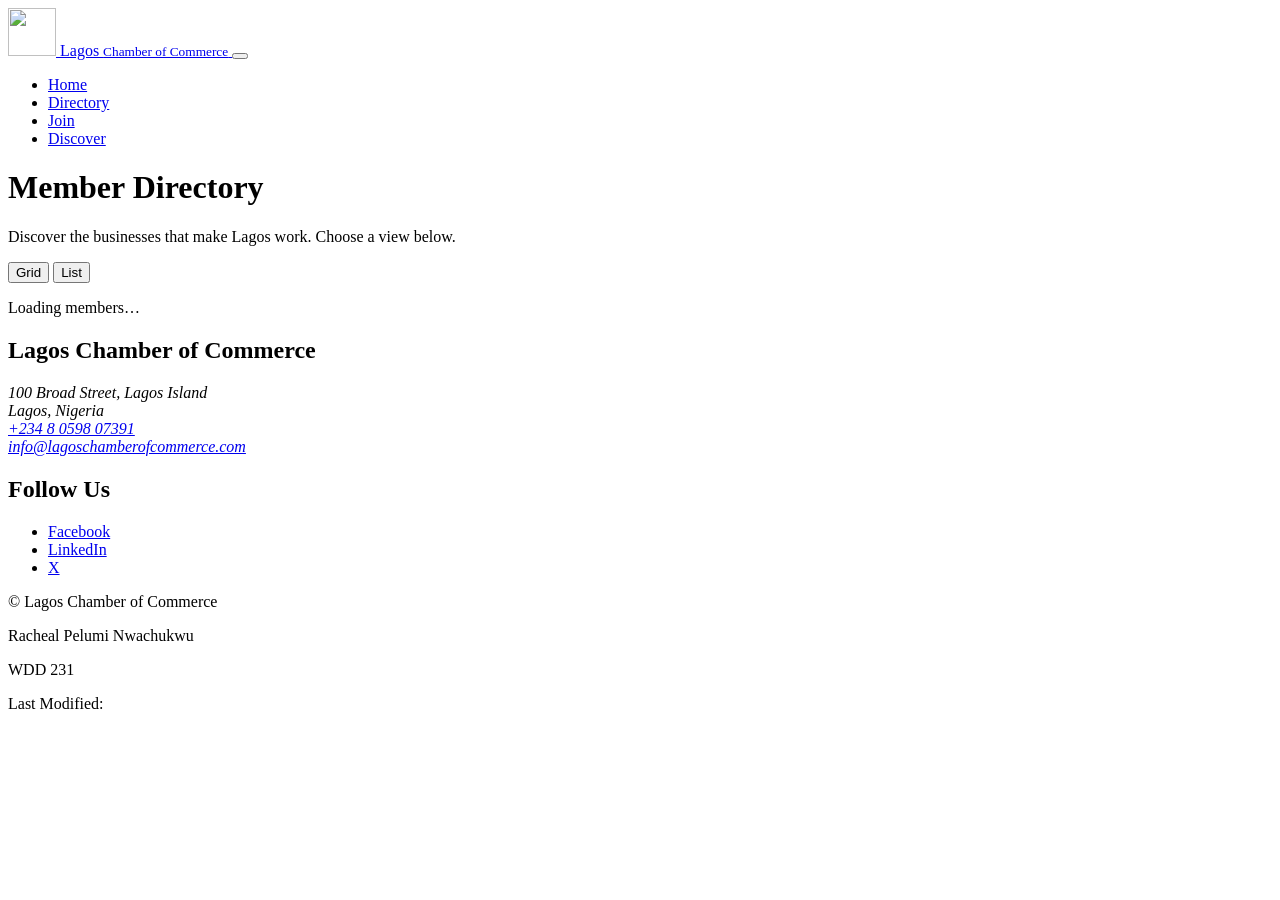
==== chamber/directory.html @ 88f93a33 "wk3 chamber" ====
<!DOCTYPE html>
<html lang="en">
<head>
  <meta charset="UTF-8">
  <meta name="viewport" content="width=device-width, initial-scale=1">
  <title>Business Directory | Lagos Chamber of Commerce</title>
  <meta name="description" content="Browse the Lagos Chamber of Commerce member directory. Find local restaurants, shops, and services, and see contact details for each member.">
  <meta name="author" content="Racheal Pelumi Nwachukwu">

  <meta property="og:type" content="website">
  <meta property="og:title" content="Business Directory | Lagos Chamber of Commerce">
  <meta property="og:description" content="Browse member businesses of the Lagos Chamber of Commerce and shop local.">
  <meta property="og:image" content="https://raetech18.github.io/wdd231/chamber/images/og-image.png">
  <meta property="og:url" content="https://raetech18.github.io/wdd231/chamber/directory.html">

  <link rel="icon" href="chamber/images/favicon.png" type="image/svg+xml">

  <link rel="stylesheet" href="chamber/styles/normalize.css">
  <link rel="stylesheet" href="chamber/styles/small.css">
  <link rel="stylesheet" href="chamber/styles/larger.css" media="(min-width: 700px)">

  <script src="chamber/scripts/directory.js" type="module"></script>
  <script src="chamber/scripts/shared.js" type="module"></script>
</head>
<body>
  <header>
    <a class="brand" href="index.html">
      <img src="chamber/images/logo.png" alt="" width="48" height="48">
      <span>Lagos <small>Chamber of Commerce</small></span>
    </a>
    <button id="menu-button" type="button" aria-expanded="false" aria-controls="primary-nav" aria-label="Toggle menu">
      <span class="bars" aria-hidden="true"></span>
    </button>
    <nav id="primary-nav" aria-label="Main">
      <ul>
        <li><a href="index.html">Home</a></li>
        <li><a href="directory.html" aria-current="page">Directory</a></li>
        <li><a href="join.html">Join</a></li>
        <li><a href="discover.html">Discover</a></li>
      </ul>
    </nav>
  </header>

  <main>
    <h1>Member Directory</h1>
    <p class="intro">Discover the businesses that make Lagos work. Choose a view below.</p>

    <div class="view-toggle" role="group" aria-label="Choose directory layout">
      <button type="button" id="grid-btn" aria-pressed="true">Grid</button>
      <button type="button" id="list-btn" aria-pressed="false">List</button>
    </div>

    <section id="members" class="grid" aria-live="polite" aria-label="Chamber members">
      <p class="loading">Loading members&hellip;</p>
    </section>
  </main>

  <footer>
    <div class="footer-contact">
      <h2>Lagos Chamber of Commerce</h2>
      <address>
        100 Broad Street, Lagos Island<br>
        Lagos, Nigeria<br>
        <a href="tel:+2348059807391">+234 8 0598 07391</a><br>
        <a href="mailto:info@lagoschamberofcommerce.com">info@lagoschamberofcommerce.com</a>
      </address>
    </div>
    <div class="footer-social">
      <h2>Follow Us</h2>
      <ul>
        <li><a href="https://www.facebook.com/" target="_blank" rel="noopener">Facebook</a></li>
        <li><a href="https://www.linkedin.com/" target="_blank" rel="noopener">LinkedIn</a></li>
        <li><a href="https://x.com/" target="_blank" rel="noopener">X</a></li>
      </ul>
    </div>
    <div class="footer-credits">
      <p>&copy; <span id="currentyear"></span> Lagos Chamber of Commerce</p>
      <p>Racheal Pelumi Nwachukwu</p>
      <p>WDD 231</p>
      <p>Last Modified: <span id="lastModified"></span></p>
    </div>
  </footer>
</body>
</html>
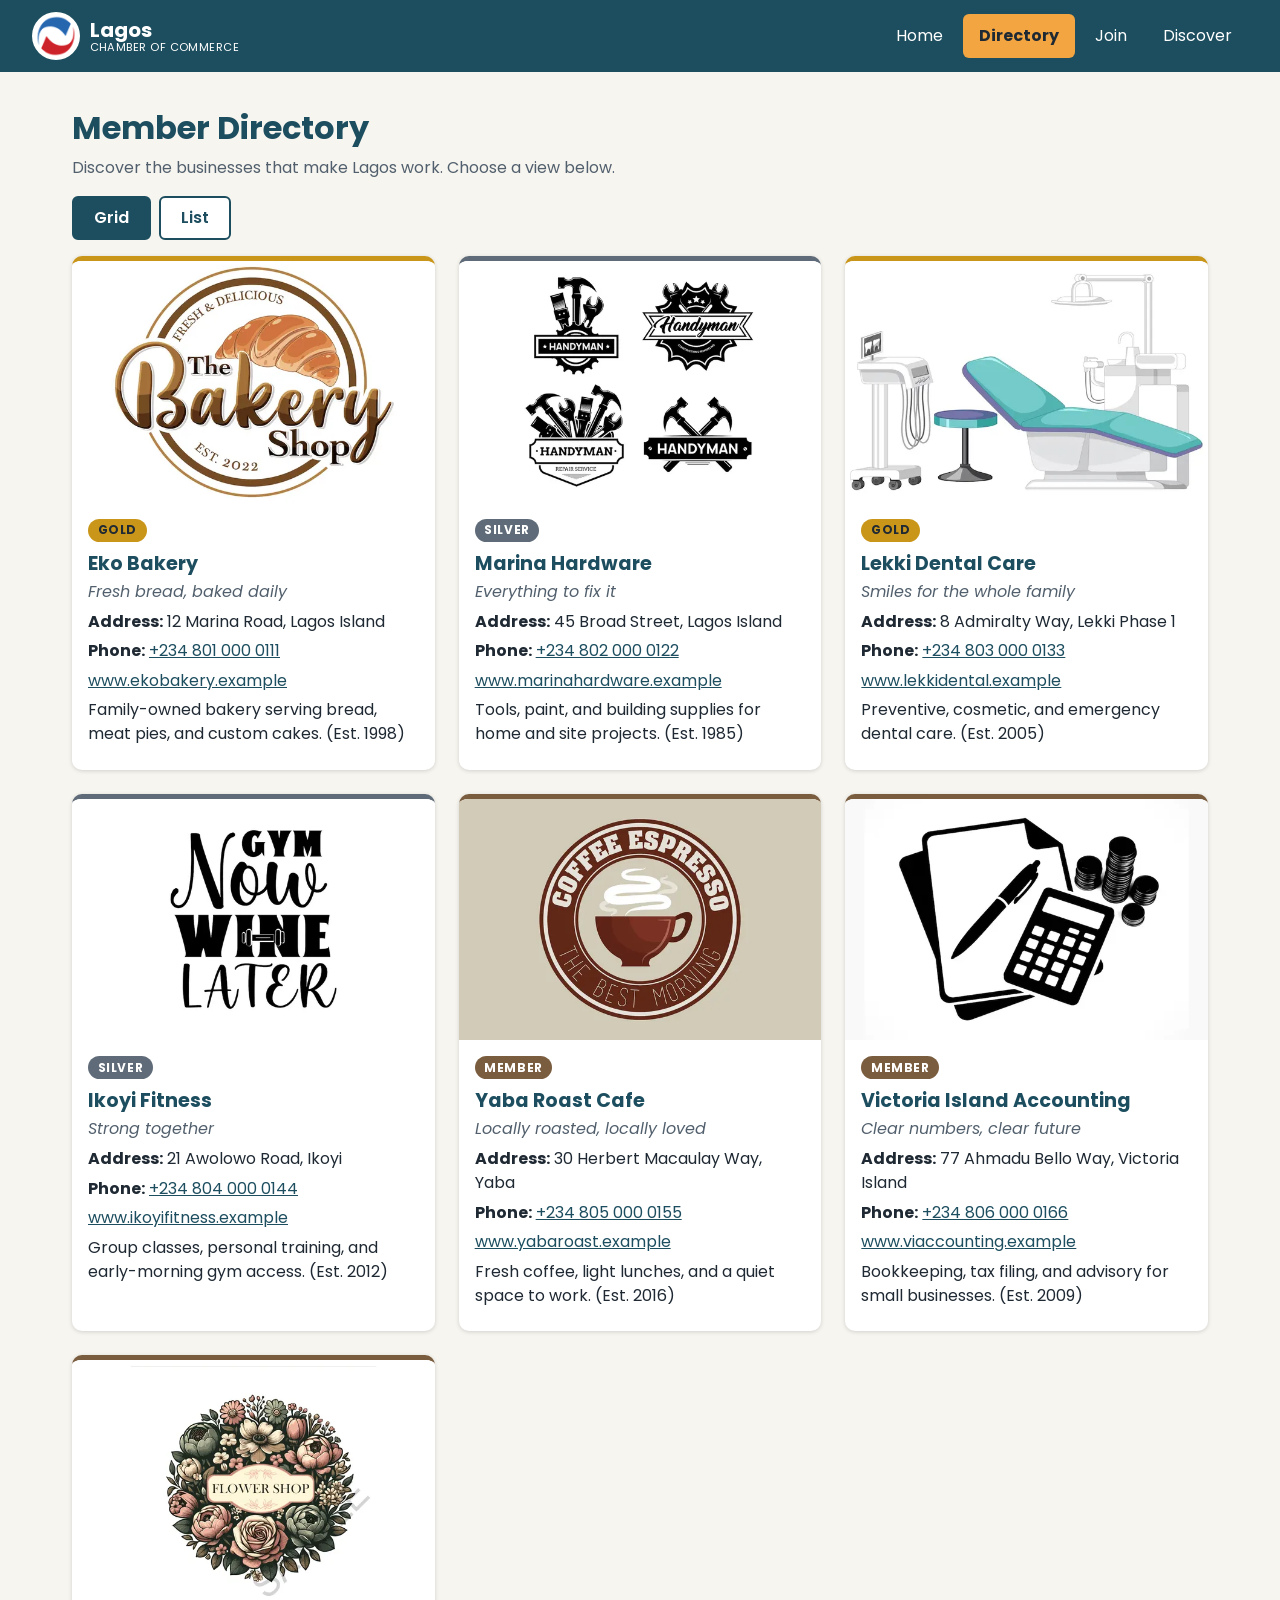
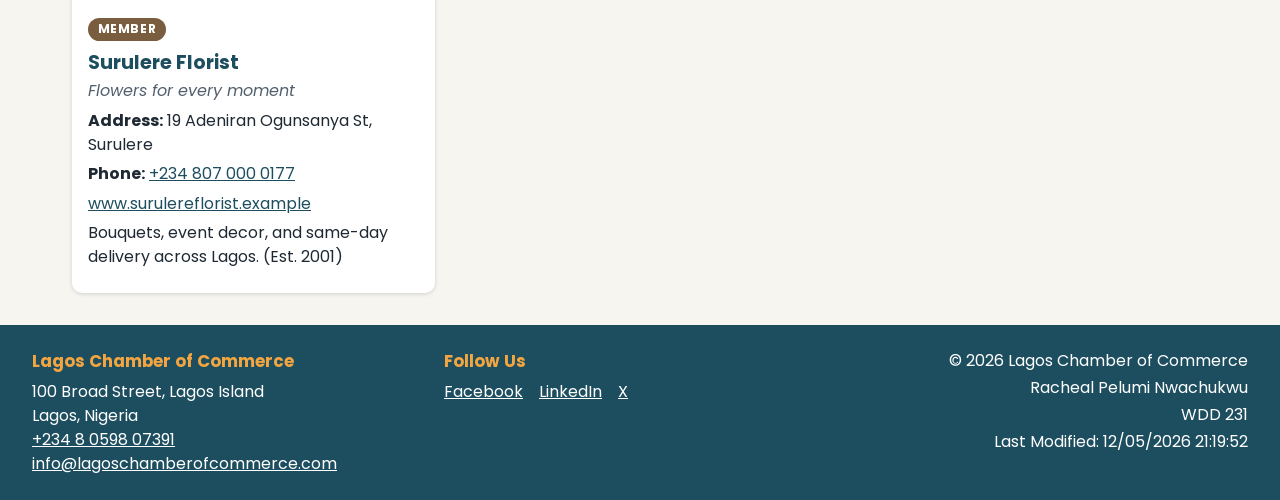
==== commit 709383c3: "audit issues fixed" ====
--- a/chamber/directory.html
+++ b/chamber/directory.html
@@ -13,19 +13,23 @@
   <meta property="og:image" content="https://raetech18.github.io/wdd231/chamber/images/og-image.png">
   <meta property="og:url" content="https://raetech18.github.io/wdd231/chamber/directory.html">
 
-  <link rel="icon" href="chamber/images/favicon.png" type="image/svg+xml">
+  <link rel="icon" href="images/favicon.png" type="image/png">
 
-  <link rel="stylesheet" href="chamber/styles/normalize.css">
-  <link rel="stylesheet" href="chamber/styles/small.css">
-  <link rel="stylesheet" href="chamber/styles/larger.css" media="(min-width: 700px)">
+  <link rel="preconnect" href="https://fonts.googleapis.com">
+  <link rel="preconnect" href="https://fonts.gstatic.com" crossorigin>
+  <link href="https://fonts.googleapis.com/css2?family=Poppins:wght@400;600;700&display=swap" rel="stylesheet">
 
-  <script src="chamber/scripts/directory.js" type="module"></script>
-  <script src="chamber/scripts/shared.js" type="module"></script>
+  <link rel="stylesheet" href="styles/normalize.css">
+  <link rel="stylesheet" href="styles/small.css">
+  <link rel="stylesheet" href="styles/larger.css" media="(min-width: 700px)">
+
+  <script src="scripts/directory.js" type="module"></script>
+  <script src="scripts/shared.js" type="module"></script>
 </head>
 <body>
   <header>
     <a class="brand" href="index.html">
-      <img src="chamber/images/logo.png" alt="" width="48" height="48">
+      <img src="images/logo.png" alt="Lagos Chamber of Commerce logo" width="48" height="48">
       <span>Lagos <small>Chamber of Commerce</small></span>
     </a>
     <button id="menu-button" type="button" aria-expanded="false" aria-controls="primary-nav" aria-label="Toggle menu">
--- a/chamber/styles/small.css
+++ b/chamber/styles/small.css
@@ -0,0 +1,328 @@
+:root {
+  --primary: #1d4e5f;
+  --secondary: #f2a541;
+  --background: #f7f5f0;
+  --surface: #ffffff;
+  --text: #1f2933;
+  --muted: #52606d;
+  --gold: #c9961a;
+  --silver: #5f6b78;
+  --member: #7a5c3e;
+  --font: "Poppins", "Segoe UI", system-ui, sans-serif;
+}
+
+body {
+  font-family: var(--font);
+  background-color: var(--background);
+  color: var(--text);
+  line-height: 1.5;
+  min-height: 100vh;
+  display: flex;
+  flex-direction: column;
+}
+
+a {
+  color: var(--primary);
+}
+
+a:focus-visible,
+button:focus-visible {
+  outline: 3px solid var(--secondary);
+  outline-offset: 2px;
+}
+
+/* Header and navigation (mobile first) */
+header {
+  background-color: var(--primary);
+  color: #ffffff;
+  display: flex;
+  flex-wrap: wrap;
+  align-items: center;
+  justify-content: space-between;
+  padding: 0.6rem 1rem;
+}
+
+.brand {
+  display: flex;
+  align-items: center;
+  gap: 0.6rem;
+  color: #ffffff;
+  text-decoration: none;
+  font-weight: 700;
+  font-size: 1.25rem;
+  line-height: 1.1;
+}
+
+.brand img {
+  background-color: #ffffff;
+  border-radius: 50%;
+  padding: 3px;
+}
+
+.brand small {
+  display: block;
+  font-size: 0.7rem;
+  font-weight: 400;
+  letter-spacing: 0.04em;
+  text-transform: uppercase;
+}
+
+#menu-button {
+  background: none;
+  border: 2px solid #ffffff;
+  border-radius: 6px;
+  width: 44px;
+  height: 44px;
+  display: grid;
+  place-items: center;
+}
+
+.bars,
+.bars::before,
+.bars::after {
+  display: block;
+  width: 22px;
+  height: 2px;
+  background-color: #ffffff;
+  content: "";
+  transition: transform 0.2s, opacity 0.2s;
+}
+
+.bars {
+  position: relative;
+}
+
+.bars::before {
+  position: absolute;
+  top: -7px;
+}
+
+.bars::after {
+  position: absolute;
+  top: 7px;
+}
+
+#menu-button[aria-expanded="true"] .bars {
+  background-color: transparent;
+}
+
+#menu-button[aria-expanded="true"] .bars::before {
+  transform: translateY(7px) rotate(45deg);
+}
+
+#menu-button[aria-expanded="true"] .bars::after {
+  transform: translateY(-7px) rotate(-45deg);
+}
+
+nav {
+  flex-basis: 100%;
+  display: none;
+}
+
+nav.open {
+  display: block;
+}
+
+nav ul {
+  list-style: none;
+  margin: 0.6rem 0 0;
+}
+
+nav a {
+  display: block;
+  padding: 0.75rem 1rem;
+  color: #ffffff;
+  text-decoration: none;
+  border-top: 1px solid rgba(255, 255, 255, 0.25);
+}
+
+nav a:hover {
+  background-color: rgba(255, 255, 255, 0.12);
+}
+
+nav a[aria-current="page"] {
+  background-color: var(--secondary);
+  color: var(--text);
+  font-weight: 700;
+}
+
+/* Main content */
+main {
+  flex: 1;
+  padding: 1.25rem 1rem 2rem;
+  width: 100%;
+  max-width: 1200px;
+  margin-inline: auto;
+}
+
+h1 {
+  color: var(--primary);
+  margin-bottom: 0.25rem;
+}
+
+.intro {
+  color: var(--muted);
+}
+
+.view-toggle {
+  display: flex;
+  gap: 0.5rem;
+  margin: 1rem 0;
+}
+
+.view-toggle button {
+  padding: 0.5rem 1.25rem;
+  border: 2px solid var(--primary);
+  background-color: var(--surface);
+  color: var(--primary);
+  border-radius: 6px;
+  font-weight: 600;
+}
+
+.view-toggle button[aria-pressed="true"] {
+  background-color: var(--primary);
+  color: #ffffff;
+}
+
+/* Member cards */
+#members {
+  display: grid;
+  gap: 1rem;
+  grid-template-columns: 1fr;
+}
+
+.card {
+  background-color: var(--surface);
+  border-radius: 10px;
+  overflow: hidden;
+  box-shadow: 0 1px 4px rgba(0, 0, 0, 0.15);
+  display: flex;
+  flex-direction: column;
+  border-top: 5px solid var(--member);
+}
+
+.card.level-2 {
+  border-top-color: var(--silver);
+}
+
+.card.level-3 {
+  border-top-color: var(--gold);
+}
+
+.card img {
+  width: 100%;
+  aspect-ratio: 3 / 2;
+  object-fit: cover;
+  background-color: #dde5ea;
+}
+
+.card-body {
+  padding: 0.9rem 1rem 1.1rem;
+  overflow-wrap: anywhere;
+}
+
+.card h2 {
+  font-size: 1.2rem;
+  margin-bottom: 0.1rem;
+  color: var(--primary);
+}
+
+.tagline {
+  font-style: italic;
+  color: var(--muted);
+  margin-bottom: 0.6rem;
+}
+
+.card p {
+  margin-bottom: 0.35rem;
+}
+
+.card .label {
+  font-weight: 700;
+}
+
+.badge {
+  display: inline-block;
+  font-size: 0.75rem;
+  font-weight: 700;
+  text-transform: uppercase;
+  letter-spacing: 0.05em;
+  padding: 0.15rem 0.6rem;
+  border-radius: 999px;
+  color: #ffffff;
+  background-color: var(--member);
+  margin-bottom: 0.5rem;
+}
+
+.level-2 .badge {
+  background-color: var(--silver);
+}
+
+.level-3 .badge {
+  background-color: var(--gold);
+  color: var(--text);
+}
+
+.loading,
+.error {
+  grid-column: 1 / -1;
+}
+
+.error {
+  color: #b42318;
+  font-weight: 600;
+}
+
+/* List view: one column, simple rows */
+#members.list {
+  grid-template-columns: 1fr;
+}
+
+#members.list .card {
+  flex-direction: row;
+  align-items: center;
+}
+
+#members.list .card img {
+  display: none;
+}
+
+#members.list .card-body {
+  width: 100%;
+}
+
+#members.list .description {
+  display: none;
+}
+
+/* Footer */
+footer {
+  background-color: var(--primary);
+  color: #ffffff;
+  padding: 1.25rem 1rem;
+  display: grid;
+  gap: 1.25rem;
+  text-align: center;
+}
+
+footer h2 {
+  font-size: 1.05rem;
+  color: var(--secondary);
+  margin-bottom: 0.4rem;
+}
+
+footer a {
+  color: #ffffff;
+}
+
+footer ul {
+  list-style: none;
+  margin: 0;
+  display: flex;
+  gap: 1rem;
+  justify-content: center;
+}
+
+footer p {
+  margin-bottom: 0.2rem;
+}
--- a/chamber/styles/larger.css
+++ b/chamber/styles/larger.css
@@ -0,0 +1,66 @@
+/* Applies at min-width: 700px */
+header {
+  padding: 0.75rem 2rem;
+  flex-wrap: nowrap;
+}
+
+#menu-button {
+  display: none;
+}
+
+nav {
+  display: block;
+  flex-basis: auto;
+}
+
+nav ul {
+  display: flex;
+  gap: 0.25rem;
+  margin: 0;
+}
+
+nav a {
+  border-top: 0;
+  border-radius: 6px;
+  padding: 0.6rem 1rem;
+}
+
+main {
+  padding: 2rem;
+}
+
+#members.grid {
+  grid-template-columns: repeat(2, 1fr);
+  gap: 1.5rem;
+}
+
+#members.list .card-body {
+  display: grid;
+  grid-template-columns: 2fr 3fr 2fr;
+  gap: 0.25rem 1.5rem;
+  align-items: center;
+}
+
+#members.list .card-body > * {
+  margin: 0;
+}
+
+footer {
+  grid-template-columns: repeat(3, 1fr);
+  text-align: left;
+  padding: 1.5rem 2rem;
+}
+
+footer ul {
+  justify-content: flex-start;
+}
+
+.footer-credits {
+  text-align: right;
+}
+
+@media (min-width: 1000px) {
+  #members.grid {
+    grid-template-columns: repeat(3, 1fr);
+  }
+}
